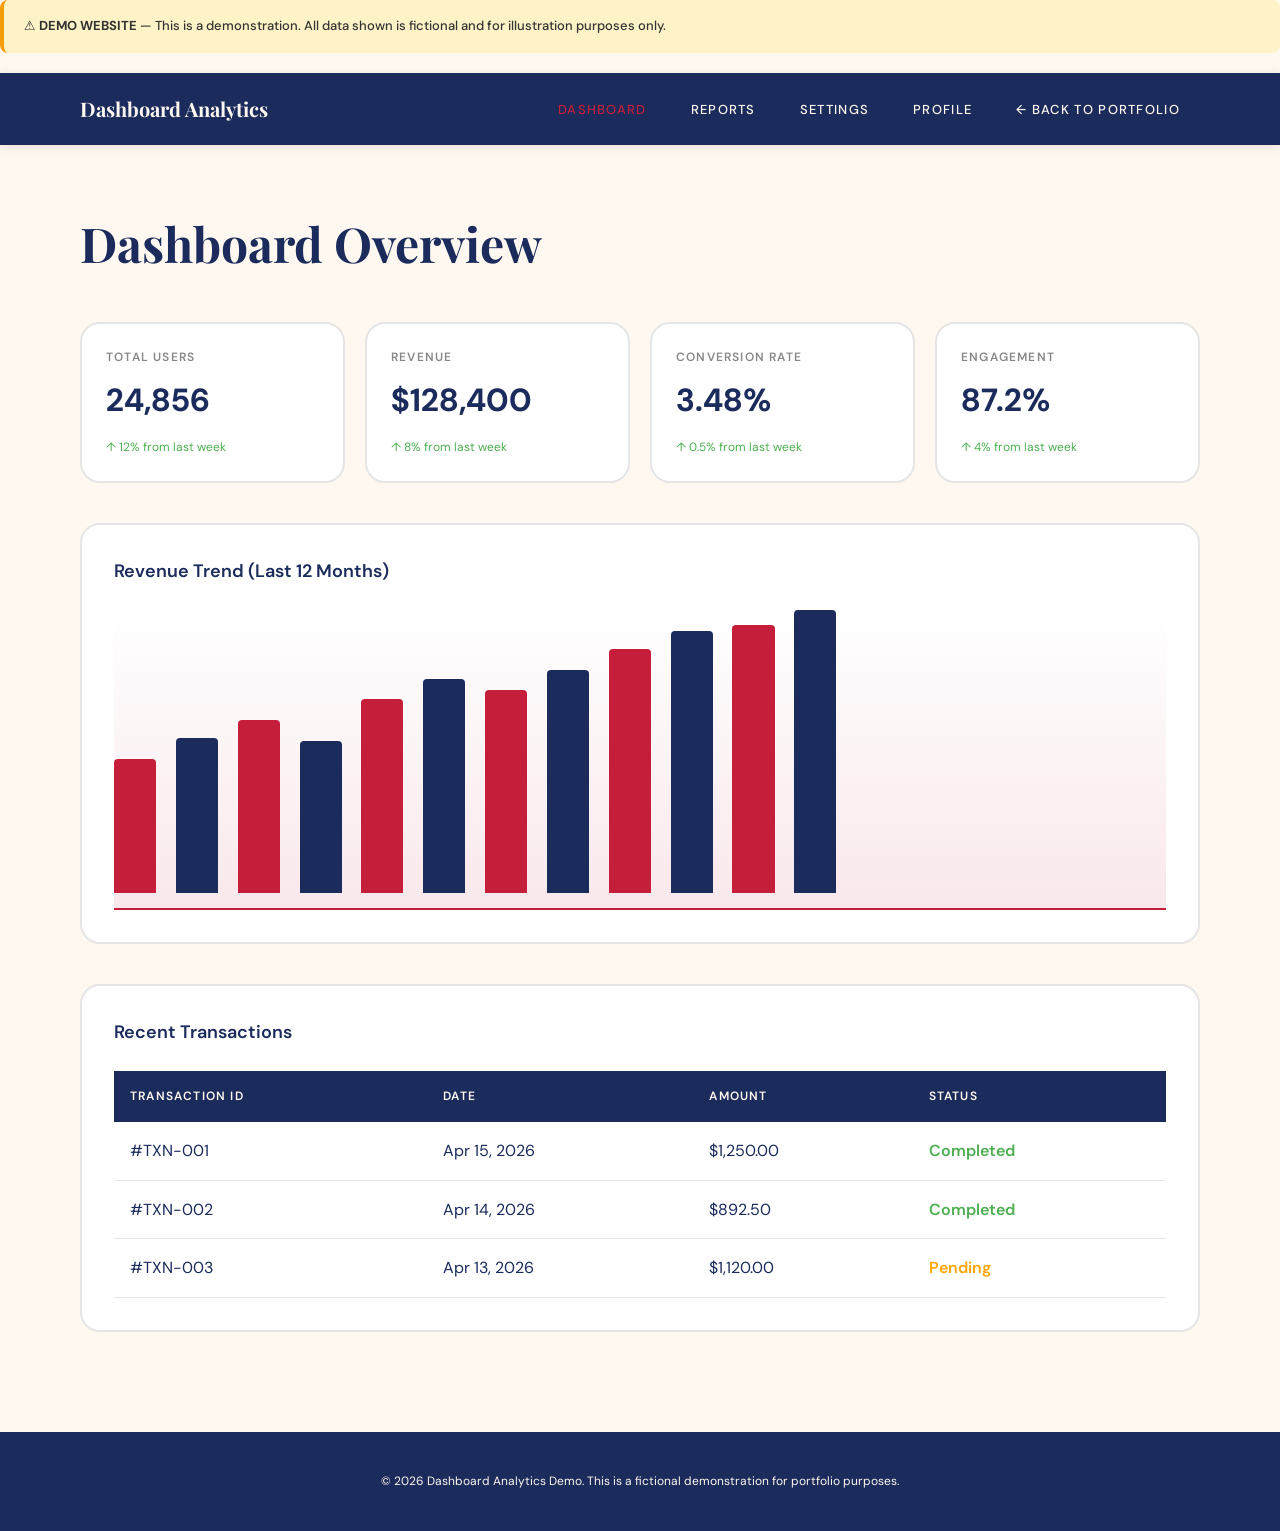
==== pages/dashboard-demo.html @ 9dcf76a3 "structuring" ====
<!DOCTYPE html>
<html lang="en">

<head>
    <meta charset="UTF-8" />
    <meta name="viewport" content="width=device-width, initial-scale=1.0" />
    <title>Dashboard Analytics — Demo</title>
    <link rel="preconnect" href="https://fonts.googleapis.com">
    <link
        href="https://fonts.googleapis.com/css2?family=Playfair+Display:ital,wght@0,400;0,700;1,400&family=DM+Sans:wght@300;400;500&display=swap"
        rel="stylesheet">
    <link rel="stylesheet" href="https://cdnjs.cloudflare.com/ajax/libs/font-awesome/6.5.0/css/all.min.css">
    <style>
        :root {
            --ruby-red: #C41E3A;
            --dark-navy: #1A2B5C;
            --cream-white: #FFF8F0;
            --white: #FFFFFF;
            --black: #000000;
            --gray-light: #F5F5F5;
            --gray-dark: #333333;
            --border-radius: 20px;
        }

        * {
            margin: 0;
            padding: 0;
            box-sizing: border-box;
        }

        body {
            font-family: 'DM Sans', system-ui, sans-serif;
            background: var(--cream-white);
            color: var(--dark-navy);
            line-height: 1.6;
        }

        .demo-disclaimer {
            background: #FEF3C7;
            border-left: 4px solid #F59E0B;
            padding: 16px 20px;
            margin-bottom: 20px;
            border-radius: 8px;
            font-size: 13px;
            font-weight: 500;
            color: var(--gray-dark);
        }

        header {
            background: var(--dark-navy);
            color: var(--cream-white);
            padding: 20px 0;
            position: sticky;
            top: 0;
            z-index: 100;
            box-shadow: 0 2px 10px rgba(0, 0, 0, 0.1);
        }

        .header-container {
            max-width: 1200px;
            margin: 0 auto;
            padding: 0 40px;
            display: flex;
            justify-content: space-between;
            align-items: center;
        }

        .logo {
            font-family: 'Playfair Display', Georgia, serif;
            font-size: 20px;
            font-weight: 700;
            color: var(--cream-white);
        }

        nav a {
            color: var(--cream-white);
            text-decoration: none;
            margin: 0 20px;
            font-size: 13px;
            font-weight: 500;
            text-transform: uppercase;
            letter-spacing: 0.1em;
            transition: color 0.3s;
        }

        nav a:hover,
        nav a.active {
            color: var(--ruby-red);
        }

        .container {
            max-width: 1200px;
            margin: 0 auto;
            padding: 60px 40px;
        }

        .page-title {
            font-family: 'Playfair Display', Georgia, serif;
            font-size: 48px;
            font-weight: 700;
            margin-bottom: 40px;
            color: var(--dark-navy);
        }

        .dashboard-grid {
            display: grid;
            grid-template-columns: repeat(4, 1fr);
            gap: 20px;
            margin-bottom: 40px;
        }

        .metric-card {
            background: var(--white);
            padding: 24px;
            border-radius: var(--border-radius);
            border: 2px solid #E5E5E5;
        }

        .metric-label {
            font-size: 12px;
            font-weight: 600;
            text-transform: uppercase;
            letter-spacing: 0.1em;
            color: #888;
            margin-bottom: 8px;
        }

        .metric-value {
            font-size: 32px;
            font-weight: 700;
            color: var(--dark-navy);
            margin-bottom: 12px;
        }

        .metric-change {
            font-size: 12px;
            color: #4CAF50;
        }

        .chart-container {
            background: var(--white);
            padding: 32px;
            border-radius: var(--border-radius);
            border: 2px solid #E5E5E5;
            margin-bottom: 40px;
        }

        .chart-title {
            font-size: 18px;
            font-weight: 600;
            margin-bottom: 24px;
            color: var(--dark-navy);
        }

        .mock-chart {
            height: 300px;
            background: linear-gradient(to top, rgba(196, 30, 58, 0.1) 0%, transparent 100%);
            border-bottom: 2px solid var(--ruby-red);
            position: relative;
        }

        .chart-bar {
            width: 4%;
            height: 100%;
            background: var(--ruby-red);
            margin: 0 auto;
            display: inline-block;
            margin-right: 1.5%;
            border-radius: 4px 4px 0 0;
        }

        .chart-bar.alt {
            background: var(--dark-navy);
        }

        table {
            width: 100%;
            border-collapse: collapse;
            background: var(--white);
        }

        table th {
            background: var(--dark-navy);
            color: var(--cream-white);
            padding: 16px;
            text-align: left;
            font-size: 12px;
            font-weight: 600;
            text-transform: uppercase;
            letter-spacing: 0.1em;
        }

        table td {
            padding: 16px;
            border-bottom: 1px solid #E5E5E5;
        }

        table tr:hover {
            background: var(--gray-light);
        }

        .btn {
            padding: 12px 24px;
            background: var(--ruby-red);
            color: var(--cream-white);
            border: none;
            border-radius: 8px;
            cursor: pointer;
            font-weight: 600;
            text-transform: uppercase;
            letter-spacing: 0.05em;
            font-size: 12px;
            transition: all 0.3s;
            display: inline-block;
        }

        .btn:hover {
            background: var(--dark-navy);
            transform: translateY(-2px);
        }

        .back-link {
            display: inline-block;
            margin-bottom: 30px;
            color: var(--ruby-red);
            text-decoration: none;
            font-weight: 600;
            font-size: 13px;
        }

        .back-link:hover {
            color: var(--dark-navy);
        }

        .page {
            display: none;
        }

        .page.active {
            display: block;
        }

        footer {
            background: var(--dark-navy);
            color: var(--cream-white);
            padding: 40px;
            text-align: center;
            font-size: 12px;
        }

        @media (max-width: 768px) {
            .header-container {
                flex-direction: column;
                gap: 20px;
            }

            nav {
                display: flex;
                gap: 10px;
                justify-content: center;
                flex-wrap: wrap;
            }

            nav a {
                margin: 0 10px;
            }

            .dashboard-grid {
                grid-template-columns: repeat(2, 1fr);
            }

            .container {
                padding: 40px 20px;
            }

            table {
                font-size: 12px;
            }

            table th,
            table td {
                padding: 12px 8px;
            }
        }
    </style>
</head>

<body>

    <div class="demo-disclaimer">
        <strong>⚠️ DEMO WEBSITE</strong> — This is a demonstration. All data shown is fictional and for illustration
        purposes only.
    </div>

    <header>
        <div class="header-container">
            <div class="logo">Dashboard Analytics</div>
            <nav>
                <a href="#" onclick="showPage('dashboard')" class="nav-link active">Dashboard</a>
                <a href="#" onclick="showPage('reports')" class="nav-link">Reports</a>
                <a href="#" onclick="showPage('settings')" class="nav-link">Settings</a>
                <a href="#" onclick="showPage('profile')" class="nav-link">Profile</a>
                <a href="../index.html" class="nav-link">← Back to Portfolio</a>
            </nav>
        </div>
    </header>

    <!-- DASHBOARD PAGE -->
    <div id="dashboard" class="page active">
        <div class="container">
            <h1 class="page-title">Dashboard Overview</h1>

            <div class="dashboard-grid">
                <div class="metric-card">
                    <div class="metric-label">Total Users</div>
                    <div class="metric-value">24,856</div>
                    <div class="metric-change">↑ 12% from last week</div>
                </div>
                <div class="metric-card">
                    <div class="metric-label">Revenue</div>
                    <div class="metric-value">$128,400</div>
                    <div class="metric-change">↑ 8% from last week</div>
                </div>
                <div class="metric-card">
                    <div class="metric-label">Conversion Rate</div>
                    <div class="metric-value">3.48%</div>
                    <div class="metric-change">↑ 0.5% from last week</div>
                </div>
                <div class="metric-card">
                    <div class="metric-label">Engagement</div>
                    <div class="metric-value">87.2%</div>
                    <div class="metric-change">↑ 4% from last week</div>
                </div>
            </div>

            <div class="chart-container">
                <h3 class="chart-title">Revenue Trend (Last 12 Months)</h3>
                <div class="mock-chart">
                    <div class="chart-bar" style="height: 45%;"></div>
                    <div class="chart-bar alt" style="height: 52%;"></div>
                    <div class="chart-bar" style="height: 58%;"></div>
                    <div class="chart-bar alt" style="height: 51%;"></div>
                    <div class="chart-bar" style="height: 65%;"></div>
                    <div class="chart-bar alt" style="height: 72%;"></div>
                    <div class="chart-bar" style="height: 68%;"></div>
                    <div class="chart-bar alt" style="height: 75%;"></div>
                    <div class="chart-bar" style="height: 82%;"></div>
                    <div class="chart-bar alt" style="height: 88%;"></div>
                    <div class="chart-bar" style="height: 90%;"></div>
                    <div class="chart-bar alt" style="height: 95%;"></div>
                </div>
            </div>

            <div class="chart-container">
                <h3 class="chart-title">Recent Transactions</h3>
                <table>
                    <thead>
                        <tr>
                            <th>Transaction ID</th>
                            <th>Date</th>
                            <th>Amount</th>
                            <th>Status</th>
                        </tr>
                    </thead>
                    <tbody>
                        <tr>
                            <td>#TXN-001</td>
                            <td>Apr 15, 2026</td>
                            <td>$1,250.00</td>
                            <td style="color: #4CAF50; font-weight: 600;">Completed</td>
                        </tr>
                        <tr>
                            <td>#TXN-002</td>
                            <td>Apr 14, 2026</td>
                            <td>$892.50</td>
                            <td style="color: #4CAF50; font-weight: 600;">Completed</td>
                        </tr>
                        <tr>
                            <td>#TXN-003</td>
                            <td>Apr 13, 2026</td>
                            <td>$1,120.00</td>
                            <td style="color: #FFA500; font-weight: 600;">Pending</td>
                        </tr>
                    </tbody>
                </table>
            </div>
        </div>
    </div>

    <!-- REPORTS PAGE -->
    <div id="reports" class="page">
        <div class="container">
            <h1 class="page-title">Reports & Analytics</h1>

            <p style="margin-bottom: 30px; color: #666;">
                Detailed analytics and performance reports for your business metrics. This demo shows sample data.
            </p>

            <div class="dashboard-grid">
                <div class="metric-card">
                    <div class="metric-label">Total Sessions</div>
                    <div class="metric-value">45,230</div>
                    <div class="metric-change">↑ 23% growth</div>
                </div>
                <div class="metric-card">
                    <div class="metric-label">Avg Session Duration</div>
                    <div class="metric-value">4m 32s</div>
                    <div class="metric-change">↑ 15 sec increase</div>
                </div>
                <div class="metric-card">
                    <div class="metric-label">Bounce Rate</div>
                    <div class="metric-value">32.1%</div>
                    <div class="metric-change">↓ 2.3% decrease</div>
                </div>
                <div class="metric-card">
                    <div class="metric-label">Returning Users</div>
                    <div class="metric-value">68.5%</div>
                    <div class="metric-change">↑ 5% increase</div>
                </div>
            </div>

            <div class="chart-container">
                <h3 class="chart-title">User Growth Chart</h3>
                <div class="mock-chart">
                    <div class="chart-bar" style="height: 30%;"></div>
                    <div class="chart-bar alt" style="height: 42%;"></div>
                    <div class="chart-bar" style="height: 55%;"></div>
                    <div class="chart-bar alt" style="height: 68%;"></div>
                    <div class="chart-bar" style="height: 73%;"></div>
                    <div class="chart-bar alt" style="height: 81%;"></div>
                    <div class="chart-bar" style="height: 85%;"></div>
                    <div class="chart-bar alt" style="height: 90%;"></div>
                    <div class="chart-bar" style="height: 92%;"></div>
                    <div class="chart-bar alt" style="height: 95%;"></div>
                    <div class="chart-bar" style="height: 98%;"></div>
                    <div class="chart-bar alt" style="height: 100%;"></div>
                </div>
            </div>

            <button class="btn">Export Report</button>
        </div>
    </div>

    <!-- SETTINGS PAGE -->
    <div id="settings" class="page">
        <div class="container">
            <h1 class="page-title">Settings</h1>

            <div class="chart-container">
                <h3 class="chart-title">Account Settings</h3>
                <form>
                    <div style="margin-bottom: 20px;">
                        <label style="display: block; margin-bottom: 8px; font-weight: 600;">Email Address</label>
                        <input type="email" value="admin@dashboardanalytics.com"
                            style="width: 100%; padding: 10px; border: 2px solid #E5E5E5; border-radius: 8px; font-family: inherit;">
                    </div>
                    <div style="margin-bottom: 20px;">
                        <label style="display: block; margin-bottom: 8px; font-weight: 600;">Company Name</label>
                        <input type="text" value="Analytics Corp"
                            style="width: 100%; padding: 10px; border: 2px solid #E5E5E5; border-radius: 8px; font-family: inherit;">
                    </div>
                    <div style="margin-bottom: 20px;">
                        <label style="display: block; margin-bottom: 8px; font-weight: 600;">Notification
                            Preferences</label>
                        <label style="display: block; margin-bottom: 10px;">
                            <input type="checkbox" checked> Email notifications
                        </label>
                        <label style="display: block; margin-bottom: 10px;">
                            <input type="checkbox" checked> Weekly reports
                        </label>
                        <label style="display: block;">
                            <input type="checkbox"> Daily updates
                        </label>
                    </div>
                    <button class="btn" type="submit">Save Changes</button>
                </form>
            </div>
        </div>
    </div>

    <!-- PROFILE PAGE -->
    <div id="profile" class="page">
        <div class="container">
            <h1 class="page-title">User Profile</h1>

            <div class="chart-container">
                <div style="display: grid; grid-template-columns: 1fr 1fr; gap: 40px;">
                    <div>
                        <h3 class="chart-title" style="margin-bottom: 24px;">Profile Information</h3>
                        <p style="margin-bottom: 12px;"><strong>Name:</strong> John Developer</p>
                        <p style="margin-bottom: 12px;"><strong>Email:</strong> john@example.com</p>
                        <p style="margin-bottom: 12px;"><strong>Company:</strong> Analytics Corp</p>
                        <p style="margin-bottom: 12px;"><strong>Role:</strong> Administrator</p>
                        <p style="margin-bottom: 12px;"><strong>Joined:</strong> January 15, 2026</p>
                        <button class="btn" style="margin-top: 20px;">Edit Profile</button>
                    </div>
                    <div>
                        <h3 class="chart-title" style="margin-bottom: 24px;">Quick Stats</h3>
                        <p style="margin-bottom: 12px;"><strong>Last Login:</strong> Today at 2:45 PM</p>
                        <p style="margin-bottom: 12px;"><strong>Total Logins:</strong> 287</p>
                        <p style="margin-bottom: 12px;"><strong>Account Status:</strong> <span
                                style="color: #4CAF50; font-weight: 600;">Active</span></p>
                        <p style="margin-bottom: 12px;"><strong>Subscription Plan:</strong> Premium</p>
                        <p style="margin-bottom: 12px;"><strong>Next Renewal:</strong> May 15, 2026</p>
                    </div>
                </div>
            </div>
        </div>
    </div>

    <footer>
        <p>&copy; 2026 Dashboard Analytics Demo. This is a fictional demonstration for portfolio purposes.</p>
    </footer>

    <script>
        function showPage(pageId) {
            // Hide all pages
            document.querySelectorAll('.page').forEach(page => {
                page.classList.remove('active');
            });

            // Remove active class from nav links
            document.querySelectorAll('.nav-link').forEach(link => {
                link.classList.remove('active');
            });

            // Show selected page
            document.getElementById(pageId).classList.add('active');

            // Add active class to clicked nav link
            event.target.classList.add('active');
        }
    </script>

</body>

</html>
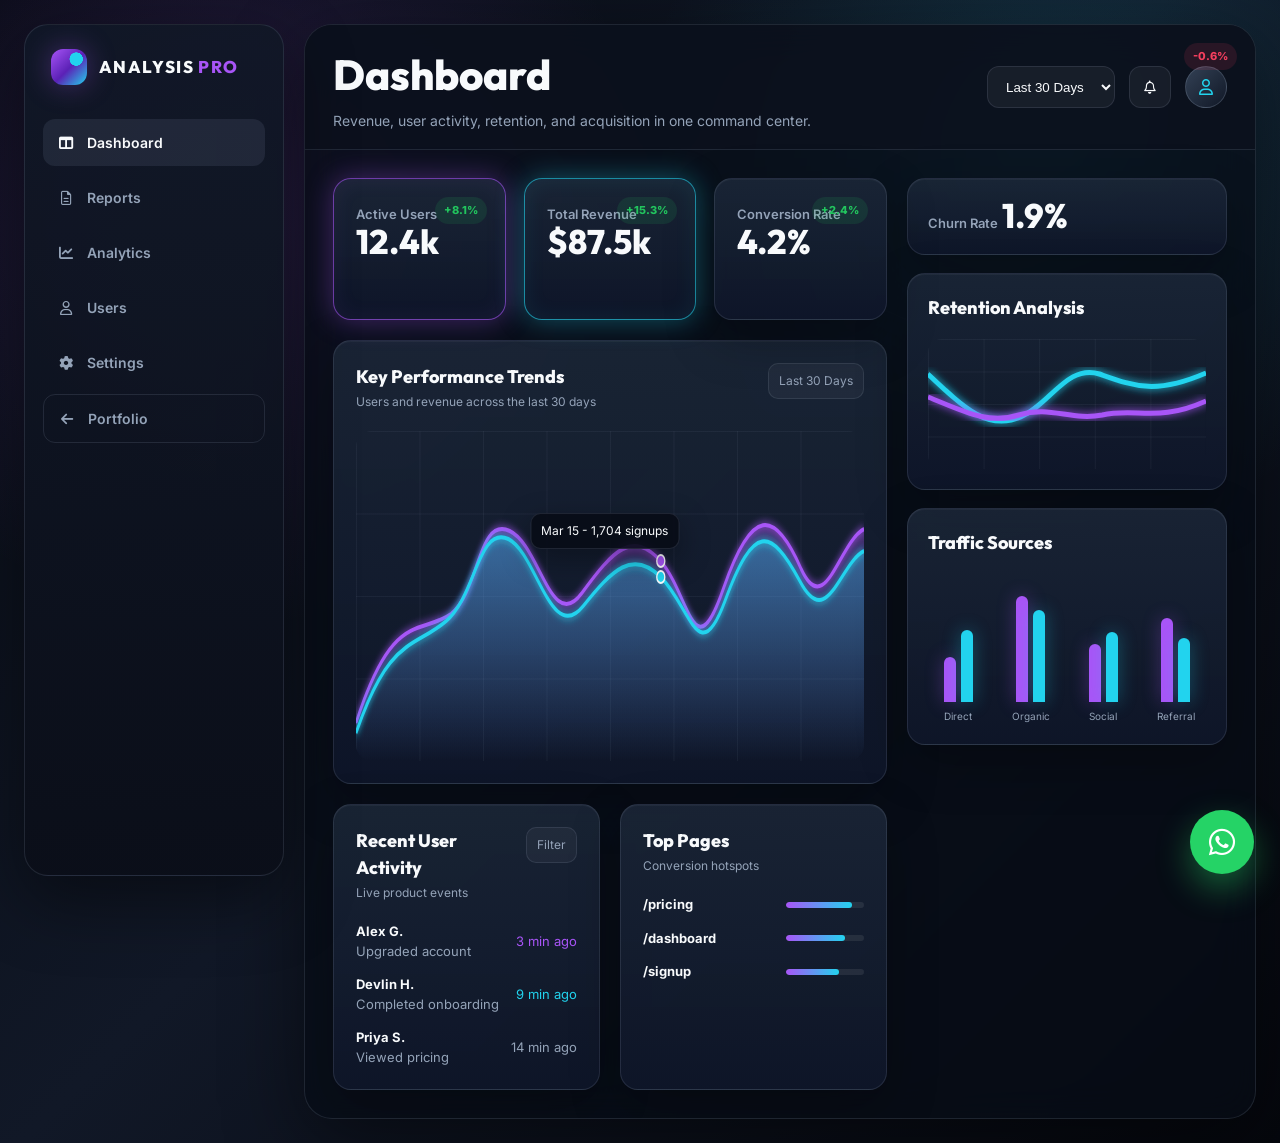
==== commit 482a55da: "mindful styling" ====
--- a/pages/dashboard-demo.html
+++ b/pages/dashboard-demo.html
@@ -4,534 +4,1025 @@
 <head>
     <meta charset="UTF-8" />
     <meta name="viewport" content="width=device-width, initial-scale=1.0" />
-    <title>Dashboard Analytics — Demo</title>
+    <title>Analysis Pro - Dashboard Demo</title>
     <link rel="preconnect" href="https://fonts.googleapis.com">
+    <link rel="preconnect" href="https://fonts.gstatic.com" crossorigin>
     <link
-        href="https://fonts.googleapis.com/css2?family=Playfair+Display:ital,wght@0,400;0,700;1,400&family=DM+Sans:wght@300;400;500&display=swap"
+        href="https://fonts.googleapis.com/css2?family=Inter:wght@400;500;600;700;800&family=Outfit:wght@500;600;700;800&display=swap"
         rel="stylesheet">
     <link rel="stylesheet" href="https://cdnjs.cloudflare.com/ajax/libs/font-awesome/6.5.0/css/all.min.css">
     <style>
         :root {
-            --ruby-red: #C41E3A;
-            --dark-navy: #1A2B5C;
-            --cream-white: #FFF8F0;
-            --white: #FFFFFF;
-            --black: #000000;
-            --gray-light: #F5F5F5;
-            --gray-dark: #333333;
-            --border-radius: 20px;
+            --bg: #070B13;
+            --panel: #111722;
+            --panel-soft: #171E2B;
+            --panel-glass: rgba(18, 25, 38, 0.82);
+            --border: rgba(148, 163, 184, 0.16);
+            --border-strong: rgba(148, 163, 184, 0.28);
+            --text: #F8FAFC;
+            --muted: #94A3B8;
+            --dim: #64748B;
+            --cyan: #22D3EE;
+            --purple: #A855F7;
+            --green: #22C55E;
+            --red: #F43F5E;
+            --sidebar: #0D121C;
+            --shadow-cyan: 0 0 28px rgba(34, 211, 238, 0.35);
+            --shadow-purple: 0 0 28px rgba(168, 85, 247, 0.35);
+            --radius: 18px;
         }
 
         * {
+            box-sizing: border-box;
             margin: 0;
             padding: 0;
-            box-sizing: border-box;
+        }
+
+        html {
+            overflow-x: hidden;
         }
 
         body {
-            font-family: 'DM Sans', system-ui, sans-serif;
-            background: var(--cream-white);
-            color: var(--dark-navy);
-            line-height: 1.6;
-        }
-
-        .demo-disclaimer {
-            background: #FEF3C7;
-            border-left: 4px solid #F59E0B;
-            padding: 16px 20px;
+            min-height: 100vh;
+            font-family: 'Inter', system-ui, sans-serif;
+            background:
+                radial-gradient(circle at 18% 18%, rgba(168, 85, 247, 0.18), transparent 30%),
+                radial-gradient(circle at 82% 12%, rgba(34, 211, 238, 0.14), transparent 28%),
+                linear-gradient(135deg, #070B13 0%, #111827 48%, #05070D 100%);
+            color: var(--text);
+            line-height: 1.5;
+            overflow-x: hidden;
+        }
+
+        a {
+            color: inherit;
+            text-decoration: none;
+        }
+
+        button {
+            font-family: inherit;
+        }
+
+        .demo-shell {
+            min-height: 100vh;
+            display: grid;
+            grid-template-columns: 260px 1fr;
+            padding: 24px;
+            gap: 20px;
+        }
+
+        .sidebar {
+            position: sticky;
+            top: 24px;
+            height: calc(100vh - 48px);
+            background: linear-gradient(180deg, rgba(17, 24, 39, 0.96), rgba(11, 15, 25, 0.96));
+            border: 1px solid var(--border);
+            border-radius: 24px;
+            padding: 24px 18px;
+            box-shadow: 0 24px 70px rgba(0, 0, 0, 0.45);
+            display: flex;
+            flex-direction: column;
+            z-index: 20;
+        }
+
+        .brand {
+            display: flex;
+            align-items: center;
+            gap: 12px;
+            margin-bottom: 34px;
+            padding: 0 8px;
+        }
+
+        .brand-mark {
+            width: 36px;
+            height: 36px;
+            border-radius: 12px;
+            background:
+                radial-gradient(circle at 70% 28%, #22D3EE 0 18%, transparent 19%),
+                linear-gradient(135deg, var(--purple), #5B21B6 52%, var(--cyan));
+            box-shadow: var(--shadow-purple);
+        }
+
+        .brand span {
+            font-family: 'Outfit', sans-serif;
+            font-size: 17px;
+            font-weight: 800;
+            letter-spacing: 0.08em;
+            text-transform: uppercase;
+        }
+
+        .brand em {
+            color: var(--purple);
+            font-style: normal;
+        }
+
+        .nav-menu {
+            display: grid;
+            gap: 8px;
+        }
+
+        .nav-link {
+            display: flex;
+            align-items: center;
+            gap: 12px;
+            padding: 13px 14px;
+            border-radius: 12px;
+            color: var(--muted);
+            font-size: 14px;
+            font-weight: 600;
+            transition: 0.25s ease;
+        }
+
+        .nav-link i {
+            width: 18px;
+            text-align: center;
+        }
+
+        .nav-link:hover,
+        .nav-link.active {
+            background: rgba(148, 163, 184, 0.12);
+            color: var(--text);
+        }
+
+        .back-link {
+            margin-top: auto;
+            color: var(--muted);
+            border: 1px solid var(--border);
+        }
+
+        .main {
+            min-width: 0;
+            background: rgba(8, 13, 23, 0.72);
+            border: 1px solid var(--border);
+            border-radius: 28px;
+            overflow: hidden;
+            box-shadow: 0 24px 80px rgba(0, 0, 0, 0.45);
+            backdrop-filter: blur(18px);
+        }
+
+        .topbar {
+            min-height: 78px;
+            padding: 18px 28px;
+            display: flex;
+            align-items: center;
+            justify-content: space-between;
+            gap: 20px;
+            border-bottom: 1px solid var(--border);
+            background: rgba(12, 18, 29, 0.76);
+        }
+
+        .mobile-menu-toggle {
+            display: none;
+            width: 44px;
+            height: 44px;
+            align-items: center;
+            justify-content: center;
+            border: 1px solid var(--border-strong);
+            border-radius: 12px;
+            background: rgba(255, 255, 255, 0.04);
+            color: var(--text);
+            font-size: 18px;
+            cursor: pointer;
+        }
+
+        .title-block h1 {
+            font-family: 'Outfit', sans-serif;
+            font-size: clamp(28px, 4vw, 42px);
+            font-weight: 800;
+            letter-spacing: 0;
+        }
+
+        .title-block p {
+            color: var(--muted);
+            font-size: 14px;
+            margin-top: 4px;
+        }
+
+        .top-actions {
+            display: flex;
+            align-items: center;
+            gap: 14px;
+        }
+
+        .range-select,
+        .icon-button {
+            border: 1px solid var(--border);
+            color: var(--text);
+            background: rgba(255, 255, 255, 0.05);
+            border-radius: 12px;
+            height: 42px;
+        }
+
+        .range-select {
+            padding: 0 14px;
+            color-scheme: dark;
+        }
+
+        .icon-button {
+            width: 42px;
+            cursor: pointer;
+        }
+
+        .avatar {
+            width: 42px;
+            height: 42px;
+            border-radius: 50%;
+            background: linear-gradient(135deg, #334155, #111827);
+            border: 1px solid var(--border-strong);
+            display: grid;
+            place-items: center;
+            color: var(--cyan);
+        }
+
+        .page {
+            display: none;
+            padding: 28px;
+        }
+
+        .page.active {
+            display: block;
+        }
+
+        .dashboard-layout {
+            display: grid;
+            grid-template-columns: minmax(0, 1fr) 320px;
+            gap: 20px;
+        }
+
+        .metrics-grid {
+            display: grid;
+            grid-template-columns: repeat(3, minmax(0, 1fr));
+            gap: 18px;
             margin-bottom: 20px;
-            border-radius: 8px;
+        }
+
+        .metric-card,
+        .panel,
+        .mini-panel {
+            background: linear-gradient(180deg, rgba(30, 41, 59, 0.82), rgba(15, 23, 42, 0.92));
+            border: 1px solid var(--border);
+            border-radius: var(--radius);
+            box-shadow: inset 0 1px 0 rgba(255, 255, 255, 0.04), 0 18px 50px rgba(0, 0, 0, 0.28);
+        }
+
+        .metric-card {
+            padding: 22px;
+            min-height: 142px;
+            position: relative;
+            overflow: hidden;
+        }
+
+        .metric-card::before {
+            content: '';
+            position: absolute;
+            inset: 0;
+            opacity: 0;
+            transition: 0.25s ease;
+            pointer-events: none;
+        }
+
+        .metric-card:hover::before,
+        .metric-card.glow-cyan::before,
+        .metric-card.glow-purple::before {
+            opacity: 1;
+        }
+
+        .metric-card.glow-cyan {
+            border-color: rgba(34, 211, 238, 0.62);
+            box-shadow: var(--shadow-cyan), inset 0 0 22px rgba(34, 211, 238, 0.08);
+        }
+
+        .metric-card.glow-purple {
+            border-color: rgba(168, 85, 247, 0.62);
+            box-shadow: var(--shadow-purple), inset 0 0 22px rgba(168, 85, 247, 0.08);
+        }
+
+        .metric-label {
+            color: var(--muted);
             font-size: 13px;
-            font-weight: 500;
-            color: var(--gray-dark);
-        }
-
-        header {
-            background: var(--dark-navy);
-            color: var(--cream-white);
-            padding: 20px 0;
-            position: sticky;
-            top: 0;
-            z-index: 100;
-            box-shadow: 0 2px 10px rgba(0, 0, 0, 0.1);
-        }
-
-        .header-container {
-            max-width: 1200px;
-            margin: 0 auto;
-            padding: 0 40px;
+            font-weight: 600;
+        }
+
+        .metric-value {
+            margin-top: 12px;
+            font-family: 'Outfit', sans-serif;
+            font-size: 34px;
+            line-height: 1;
+            font-weight: 800;
+        }
+
+        .metric-chip {
+            position: absolute;
+            top: 18px;
+            right: 18px;
+            padding: 5px 9px;
+            border-radius: 999px;
+            font-size: 11px;
+            font-weight: 800;
+            color: var(--green);
+            background: rgba(34, 197, 94, 0.12);
+        }
+
+        .metric-chip.down {
+            color: var(--red);
+            background: rgba(244, 63, 94, 0.12);
+        }
+
+        .panel {
+            padding: 22px;
+        }
+
+        .panel-header {
+            display: flex;
+            justify-content: space-between;
+            align-items: flex-start;
+            gap: 16px;
+            margin-bottom: 20px;
+        }
+
+        .panel-title {
+            font-family: 'Outfit', sans-serif;
+            font-size: 18px;
+            font-weight: 800;
+        }
+
+        .panel-subtitle {
+            color: var(--muted);
+            font-size: 12px;
+            margin-top: 3px;
+        }
+
+        .filter-pill {
+            border: 1px solid var(--border);
+            border-radius: 10px;
+            padding: 8px 10px;
+            color: var(--muted);
+            font-size: 12px;
+            background: rgba(255, 255, 255, 0.04);
+            white-space: nowrap;
+        }
+
+        .chart-wrap {
+            min-height: 330px;
+            border-radius: 16px;
+            position: relative;
+            overflow: hidden;
+            background:
+                linear-gradient(rgba(148, 163, 184, 0.08) 1px, transparent 1px),
+                linear-gradient(90deg, rgba(148, 163, 184, 0.08) 1px, transparent 1px);
+            background-size: 100% 25%, 12.5% 100%;
+        }
+
+        .chart-svg {
+            position: absolute;
+            inset: 0;
+            width: 100%;
+            height: 100%;
+        }
+
+        .chart-tooltip {
+            position: absolute;
+            top: 82px;
+            left: 49%;
+            transform: translateX(-50%);
+            padding: 8px 10px;
+            border-radius: 10px;
+            background: rgba(8, 13, 23, 0.92);
+            border: 1px solid var(--border);
+            color: var(--text);
+            font-size: 12px;
+            box-shadow: 0 10px 30px rgba(0, 0, 0, 0.35);
+        }
+
+        .bottom-grid {
+            display: grid;
+            grid-template-columns: 1fr 1fr;
+            gap: 20px;
+            margin-top: 20px;
+        }
+
+        .activity-list,
+        .pages-list {
+            display: grid;
+            gap: 14px;
+        }
+
+        .activity-row,
+        .page-row {
+            display: grid;
+            grid-template-columns: 1fr auto;
+            gap: 16px;
+            align-items: center;
+            color: var(--muted);
+            font-size: 13px;
+        }
+
+        .activity-name,
+        .page-name {
+            color: var(--text);
+            font-weight: 700;
+        }
+
+        .spark {
+            width: 78px;
+            height: 6px;
+            border-radius: 999px;
+            background: rgba(255, 255, 255, 0.08);
+            overflow: hidden;
+        }
+
+        .spark span {
+            display: block;
+            height: 100%;
+            border-radius: inherit;
+            background: linear-gradient(90deg, var(--purple), var(--cyan));
+        }
+
+        .right-column {
+            display: grid;
+            gap: 18px;
+            align-content: start;
+        }
+
+        .mini-panel {
+            padding: 20px;
+        }
+
+        .mini-chart {
+            height: 130px;
+            margin-top: 18px;
+            border-radius: 14px;
+            position: relative;
+            overflow: hidden;
+            background:
+                linear-gradient(rgba(148, 163, 184, 0.08) 1px, transparent 1px),
+                linear-gradient(90deg, rgba(148, 163, 184, 0.08) 1px, transparent 1px);
+            background-size: 100% 25%, 20% 100%;
+        }
+
+        .bar-chart {
+            height: 150px;
+            margin-top: 18px;
+            display: flex;
+            align-items: flex-end;
+            gap: 12px;
+        }
+
+        .bar-stack {
+            flex: 1;
+            display: grid;
+            gap: 7px;
+            justify-items: center;
+            color: var(--muted);
+            font-size: 10px;
+        }
+
+        .bars {
+            height: 118px;
+            display: flex;
+            align-items: flex-end;
+            gap: 5px;
+        }
+
+        .bar {
+            width: 12px;
+            border-radius: 8px 8px 0 0;
+            background: var(--purple);
+            box-shadow: 0 0 18px rgba(168, 85, 247, 0.35);
+        }
+
+        .bar.cyan {
+            background: var(--cyan);
+            box-shadow: 0 0 18px rgba(34, 211, 238, 0.35);
+        }
+
+        .content-card {
+            background: var(--panel-glass);
+            border: 1px solid var(--border);
+            border-radius: var(--radius);
+            padding: 24px;
+            max-width: 820px;
+        }
+
+        .content-card h2 {
+            font-family: 'Outfit', sans-serif;
+            font-size: 26px;
+            margin-bottom: 12px;
+        }
+
+        .content-card p {
+            color: var(--muted);
+            margin-bottom: 18px;
+        }
+
+        .setting-row {
             display: flex;
             justify-content: space-between;
             align-items: center;
-        }
-
-        .logo {
-            font-family: 'Playfair Display', Georgia, serif;
-            font-size: 20px;
-            font-weight: 700;
-            color: var(--cream-white);
-        }
-
-        nav a {
-            color: var(--cream-white);
-            text-decoration: none;
-            margin: 0 20px;
-            font-size: 13px;
-            font-weight: 500;
-            text-transform: uppercase;
-            letter-spacing: 0.1em;
-            transition: color 0.3s;
-        }
-
-        nav a:hover,
-        nav a.active {
-            color: var(--ruby-red);
-        }
-
-        .container {
-            max-width: 1200px;
-            margin: 0 auto;
-            padding: 60px 40px;
-        }
-
-        .page-title {
-            font-family: 'Playfair Display', Georgia, serif;
-            font-size: 48px;
-            font-weight: 700;
-            margin-bottom: 40px;
-            color: var(--dark-navy);
-        }
-
-        .dashboard-grid {
+            gap: 20px;
+            padding: 18px 0;
+            border-bottom: 1px solid var(--border);
+        }
+
+        .setting-row:last-child {
+            border-bottom: none;
+        }
+
+        .button {
+            border: 0;
+            border-radius: 12px;
+            padding: 13px 18px;
+            color: #06111A;
+            background: linear-gradient(135deg, var(--cyan), #38BDF8);
+            font-weight: 800;
+            cursor: pointer;
+            box-shadow: var(--shadow-cyan);
+        }
+
+        .whatsapp-float {
+            position: fixed;
+            right: 26px;
+            bottom: 26px;
+            width: 64px;
+            height: 64px;
+            border-radius: 50%;
             display: grid;
-            grid-template-columns: repeat(4, 1fr);
-            gap: 20px;
-            margin-bottom: 40px;
-        }
-
-        .metric-card {
-            background: var(--white);
-            padding: 24px;
-            border-radius: var(--border-radius);
-            border: 2px solid #E5E5E5;
-        }
-
-        .metric-label {
-            font-size: 12px;
-            font-weight: 600;
-            text-transform: uppercase;
-            letter-spacing: 0.1em;
-            color: #888;
-            margin-bottom: 8px;
-        }
-
-        .metric-value {
-            font-size: 32px;
-            font-weight: 700;
-            color: var(--dark-navy);
-            margin-bottom: 12px;
-        }
-
-        .metric-change {
-            font-size: 12px;
-            color: #4CAF50;
-        }
-
-        .chart-container {
-            background: var(--white);
-            padding: 32px;
-            border-radius: var(--border-radius);
-            border: 2px solid #E5E5E5;
-            margin-bottom: 40px;
-        }
-
-        .chart-title {
-            font-size: 18px;
-            font-weight: 600;
-            margin-bottom: 24px;
-            color: var(--dark-navy);
-        }
-
-        .mock-chart {
-            height: 300px;
-            background: linear-gradient(to top, rgba(196, 30, 58, 0.1) 0%, transparent 100%);
-            border-bottom: 2px solid var(--ruby-red);
-            position: relative;
-        }
-
-        .chart-bar {
-            width: 4%;
-            height: 100%;
-            background: var(--ruby-red);
-            margin: 0 auto;
-            display: inline-block;
-            margin-right: 1.5%;
-            border-radius: 4px 4px 0 0;
-        }
-
-        .chart-bar.alt {
-            background: var(--dark-navy);
-        }
-
-        table {
-            width: 100%;
-            border-collapse: collapse;
-            background: var(--white);
-        }
-
-        table th {
-            background: var(--dark-navy);
-            color: var(--cream-white);
-            padding: 16px;
-            text-align: left;
-            font-size: 12px;
-            font-weight: 600;
-            text-transform: uppercase;
-            letter-spacing: 0.1em;
-        }
-
-        table td {
-            padding: 16px;
-            border-bottom: 1px solid #E5E5E5;
-        }
-
-        table tr:hover {
-            background: var(--gray-light);
-        }
-
-        .btn {
-            padding: 12px 24px;
-            background: var(--ruby-red);
-            color: var(--cream-white);
-            border: none;
-            border-radius: 8px;
-            cursor: pointer;
-            font-weight: 600;
-            text-transform: uppercase;
-            letter-spacing: 0.05em;
-            font-size: 12px;
-            transition: all 0.3s;
-            display: inline-block;
-        }
-
-        .btn:hover {
-            background: var(--dark-navy);
-            transform: translateY(-2px);
-        }
-
-        .back-link {
-            display: inline-block;
-            margin-bottom: 30px;
-            color: var(--ruby-red);
-            text-decoration: none;
-            font-weight: 600;
-            font-size: 13px;
-        }
-
-        .back-link:hover {
-            color: var(--dark-navy);
-        }
-
-        .page {
-            display: none;
-        }
-
-        .page.active {
-            display: block;
-        }
-
-        footer {
-            background: var(--dark-navy);
-            color: var(--cream-white);
-            padding: 40px;
-            text-align: center;
-            font-size: 12px;
-        }
-
-        @media (max-width: 768px) {
-            .header-container {
+            place-items: center;
+            color: #FFFFFF;
+            background: #25D366;
+            font-size: 30px;
+            z-index: 60;
+            box-shadow: 0 14px 34px rgba(37, 211, 102, 0.42);
+        }
+
+        @media (max-width: 1100px) {
+            .demo-shell {
+                grid-template-columns: 1fr;
+                padding: 14px;
+            }
+
+            .sidebar {
+                position: fixed;
+                top: 92px;
+                left: 14px;
+                right: 14px;
+                height: auto;
+                max-height: 0;
+                overflow: hidden;
+                padding: 0 18px;
+                transition: max-height 0.3s ease, padding 0.3s ease;
+            }
+
+            .sidebar.open {
+                max-height: 460px;
+                padding: 18px;
+            }
+
+            .brand {
+                margin-bottom: 16px;
+            }
+
+            .mobile-menu-toggle {
+                display: inline-flex;
+            }
+
+            .dashboard-layout {
+                grid-template-columns: 1fr;
+            }
+
+            .right-column {
+                grid-template-columns: repeat(2, minmax(0, 1fr));
+            }
+        }
+
+        @media (max-width: 760px) {
+            .main {
+                border-radius: 20px;
+            }
+
+            .topbar {
+                align-items: flex-start;
+                padding: 16px;
+            }
+
+            .top-actions {
+                display: none;
+            }
+
+            .page {
+                padding: 16px;
+            }
+
+            .metrics-grid,
+            .bottom-grid,
+            .right-column {
+                grid-template-columns: 1fr;
+            }
+
+            .chart-wrap {
+                min-height: 260px;
+            }
+
+            .setting-row {
+                align-items: flex-start;
                 flex-direction: column;
-                gap: 20px;
-            }
-
-            nav {
-                display: flex;
-                gap: 10px;
-                justify-content: center;
-                flex-wrap: wrap;
-            }
-
-            nav a {
-                margin: 0 10px;
-            }
-
-            .dashboard-grid {
-                grid-template-columns: repeat(2, 1fr);
-            }
-
-            .container {
-                padding: 40px 20px;
-            }
-
-            table {
-                font-size: 12px;
-            }
-
-            table th,
-            table td {
-                padding: 12px 8px;
+            }
+        }
+
+        @media (max-width: 520px) {
+            .demo-shell {
+                padding: 0;
+            }
+
+            .main {
+                border-radius: 0;
+                min-height: 100vh;
+            }
+
+            .topbar {
+                position: sticky;
+                top: 0;
+                z-index: 30;
+            }
+
+            .sidebar {
+                top: 78px;
+                left: 10px;
+                right: 10px;
+            }
+
+            .metric-card,
+            .panel,
+            .mini-panel,
+            .content-card {
+                border-radius: 14px;
+            }
+
+            .metric-value {
+                font-size: 30px;
+            }
+
+            .whatsapp-float {
+                right: 18px;
+                bottom: 18px;
+                width: 56px;
+                height: 56px;
+                font-size: 26px;
             }
         }
     </style>
 </head>
 
 <body>
-
-    <div class="demo-disclaimer">
-        <strong>⚠️ DEMO WEBSITE</strong> — This is a demonstration. All data shown is fictional and for illustration
-        purposes only.
-    </div>
-
-    <header>
-        <div class="header-container">
-            <div class="logo">Dashboard Analytics</div>
-            <nav>
-                <a href="#" onclick="showPage('dashboard')" class="nav-link active">Dashboard</a>
-                <a href="#" onclick="showPage('reports')" class="nav-link">Reports</a>
-                <a href="#" onclick="showPage('settings')" class="nav-link">Settings</a>
-                <a href="#" onclick="showPage('profile')" class="nav-link">Profile</a>
-                <a href="../index.html" class="nav-link">← Back to Portfolio</a>
+    <div class="demo-shell">
+        <aside class="sidebar" id="demoNavMenu">
+            <div class="brand">
+                <div class="brand-mark" aria-hidden="true"></div>
+                <span>Analysis <em>Pro</em></span>
+            </div>
+
+            <nav class="nav-menu" aria-label="Demo navigation">
+                <a href="#" onclick="showPage('dashboard', this)" class="nav-link active"><i
+                        class="fa-solid fa-table-columns"></i> Dashboard</a>
+                <a href="#" onclick="showPage('reports', this)" class="nav-link"><i class="fa-regular fa-file-lines"></i>
+                    Reports</a>
+                <a href="#" onclick="showPage('analytics', this)" class="nav-link"><i
+                        class="fa-solid fa-chart-line"></i> Analytics</a>
+                <a href="#" onclick="showPage('users', this)" class="nav-link"><i class="fa-regular fa-user"></i>
+                    Users</a>
+                <a href="#" onclick="showPage('settings', this)" class="nav-link"><i class="fa-solid fa-gear"></i>
+                    Settings</a>
+                <a href="../index.html" class="nav-link back-link"><i class="fa-solid fa-arrow-left"></i> Portfolio</a>
             </nav>
-        </div>
-    </header>
-
-    <!-- DASHBOARD PAGE -->
-    <div id="dashboard" class="page active">
-        <div class="container">
-            <h1 class="page-title">Dashboard Overview</h1>
-
-            <div class="dashboard-grid">
-                <div class="metric-card">
-                    <div class="metric-label">Total Users</div>
-                    <div class="metric-value">24,856</div>
-                    <div class="metric-change">↑ 12% from last week</div>
+        </aside>
+
+        <main class="main">
+            <header class="topbar">
+                <button class="mobile-menu-toggle" id="demoMenuToggle" type="button" onclick="toggleDemoMenu()"
+                    aria-controls="demoNavMenu" aria-expanded="false" aria-label="Toggle navigation menu">
+                    <i class="fa-solid fa-bars"></i>
+                </button>
+
+                <div class="title-block">
+                    <h1>Dashboard</h1>
+                    <p>Revenue, user activity, retention, and acquisition in one command center.</p>
                 </div>
-                <div class="metric-card">
-                    <div class="metric-label">Revenue</div>
-                    <div class="metric-value">$128,400</div>
-                    <div class="metric-change">↑ 8% from last week</div>
+
+                <div class="top-actions">
+                    <select class="range-select" aria-label="Date range">
+                        <option>Last 30 Days</option>
+                        <option>Last 90 Days</option>
+                        <option>This Year</option>
+                    </select>
+                    <button class="icon-button" aria-label="Notifications"><i class="fa-regular fa-bell"></i></button>
+                    <div class="avatar" aria-label="User profile"><i class="fa-regular fa-user"></i></div>
                 </div>
-                <div class="metric-card">
-                    <div class="metric-label">Conversion Rate</div>
-                    <div class="metric-value">3.48%</div>
-                    <div class="metric-change">↑ 0.5% from last week</div>
+            </header>
+
+            <section id="dashboard" class="page active">
+                <div class="dashboard-layout">
+                    <div>
+                        <div class="metrics-grid">
+                            <article class="metric-card glow-purple">
+                                <span class="metric-label">Active Users</span>
+                                <strong class="metric-value">12.4k</strong>
+                                <span class="metric-chip">+8.1%</span>
+                            </article>
+                            <article class="metric-card glow-cyan">
+                                <span class="metric-label">Total Revenue</span>
+                                <strong class="metric-value">$87.5k</strong>
+                                <span class="metric-chip">+15.3%</span>
+                            </article>
+                            <article class="metric-card">
+                                <span class="metric-label">Conversion Rate</span>
+                                <strong class="metric-value">4.2%</strong>
+                                <span class="metric-chip">+2.4%</span>
+                            </article>
+                        </div>
+
+                        <article class="panel">
+                            <div class="panel-header">
+                                <div>
+                                    <h2 class="panel-title">Key Performance Trends</h2>
+                                    <p class="panel-subtitle">Users and revenue across the last 30 days</p>
+                                </div>
+                                <span class="filter-pill">Last 30 Days</span>
+                            </div>
+
+                            <div class="chart-wrap" aria-label="Performance trend chart">
+                                <svg class="chart-svg" viewBox="0 0 760 330" preserveAspectRatio="none"
+                                    aria-hidden="true">
+                                    <defs>
+                                        <linearGradient id="cyanFill" x1="0" x2="0" y1="0" y2="1">
+                                            <stop offset="0%" stop-color="#22D3EE" stop-opacity="0.36" />
+                                            <stop offset="100%" stop-color="#22D3EE" stop-opacity="0" />
+                                        </linearGradient>
+                                        <linearGradient id="purpleFill" x1="0" x2="0" y1="0" y2="1">
+                                            <stop offset="0%" stop-color="#A855F7" stop-opacity="0.34" />
+                                            <stop offset="100%" stop-color="#A855F7" stop-opacity="0" />
+                                        </linearGradient>
+                                        <filter id="glow">
+                                            <feGaussianBlur stdDeviation="4" result="coloredBlur" />
+                                            <feMerge>
+                                                <feMergeNode in="coloredBlur" />
+                                                <feMergeNode in="SourceGraphic" />
+                                            </feMerge>
+                                        </filter>
+                                    </defs>
+                                    <path
+                                        d="M0,292 C55,178 95,205 142,183 C185,160 182,85 230,100 C275,114 292,204 338,162 C385,119 413,99 456,130 C500,166 506,242 550,157 C592,76 626,77 666,138 C702,190 723,111 760,98 L760,330 L0,330 Z"
+                                        fill="url(#purpleFill)" />
+                                    <path
+                                        d="M0,302 C50,205 86,218 135,190 C180,164 183,94 228,108 C270,122 292,215 340,175 C383,139 414,118 456,146 C500,176 513,240 552,170 C595,92 620,96 664,150 C705,202 724,132 760,120 L760,330 L0,330 Z"
+                                        fill="url(#cyanFill)" />
+                                    <path
+                                        d="M0,292 C55,178 95,205 142,183 C185,160 182,85 230,100 C275,114 292,204 338,162 C385,119 413,99 456,130 C500,166 506,242 550,157 C592,76 626,77 666,138 C702,190 723,111 760,98"
+                                        fill="none" stroke="#A855F7" stroke-width="4" filter="url(#glow)" />
+                                    <path
+                                        d="M0,302 C50,205 86,218 135,190 C180,164 183,94 228,108 C270,122 292,215 340,175 C383,139 414,118 456,146 C500,176 513,240 552,170 C595,92 620,96 664,150 C705,202 724,132 760,120"
+                                        fill="none" stroke="#22D3EE" stroke-width="4" filter="url(#glow)" />
+                                    <circle cx="456" cy="130" r="6" fill="#A855F7" stroke="#F8FAFC" stroke-width="2" />
+                                    <circle cx="456" cy="146" r="6" fill="#22D3EE" stroke="#F8FAFC" stroke-width="2" />
+                                </svg>
+                                <div class="chart-tooltip">Mar 15 - 1,704 signups</div>
+                            </div>
+                        </article>
+
+                        <div class="bottom-grid">
+                            <article class="panel">
+                                <div class="panel-header">
+                                    <div>
+                                        <h2 class="panel-title">Recent User Activity</h2>
+                                        <p class="panel-subtitle">Live product events</p>
+                                    </div>
+                                    <span class="filter-pill">Filter</span>
+                                </div>
+                                <div class="activity-list">
+                                    <div class="activity-row">
+                                        <div><span class="activity-name">Alex G.</span><br>Upgraded account</div>
+                                        <span style="color: var(--purple);">3 min ago</span>
+                                    </div>
+                                    <div class="activity-row">
+                                        <div><span class="activity-name">Devlin H.</span><br>Completed onboarding</div>
+                                        <span style="color: var(--cyan);">9 min ago</span>
+                                    </div>
+                                    <div class="activity-row">
+                                        <div><span class="activity-name">Priya S.</span><br>Viewed pricing</div>
+                                        <span>14 min ago</span>
+                                    </div>
+                                </div>
+                            </article>
+
+                            <article class="panel">
+                                <div class="panel-header">
+                                    <div>
+                                        <h2 class="panel-title">Top Pages</h2>
+                                        <p class="panel-subtitle">Conversion hotspots</p>
+                                    </div>
+                                </div>
+                                <div class="pages-list">
+                                    <div class="page-row">
+                                        <span class="page-name">/pricing</span>
+                                        <div class="spark"><span style="width: 84%;"></span></div>
+                                    </div>
+                                    <div class="page-row">
+                                        <span class="page-name">/dashboard</span>
+                                        <div class="spark"><span style="width: 76%;"></span></div>
+                                    </div>
+                                    <div class="page-row">
+                                        <span class="page-name">/signup</span>
+                                        <div class="spark"><span style="width: 68%;"></span></div>
+                                    </div>
+                                </div>
+                            </article>
+                        </div>
+                    </div>
+
+                    <aside class="right-column">
+                        <article class="mini-panel">
+                            <span class="metric-label">Churn Rate</span>
+                            <strong class="metric-value">1.9%</strong>
+                            <span class="metric-chip down">-0.6%</span>
+                        </article>
+
+                        <article class="mini-panel">
+                            <h2 class="panel-title">Retention Analysis</h2>
+                            <div class="mini-chart">
+                                <svg class="chart-svg" viewBox="0 0 300 130" preserveAspectRatio="none"
+                                    aria-hidden="true">
+                                    <path d="M0,35 C40,70 65,92 100,78 C132,65 150,25 185,35 C222,47 245,56 300,34"
+                                        fill="none" stroke="#22D3EE" stroke-width="5" filter="url(#glow)" />
+                                    <path d="M0,58 C38,72 65,86 98,76 C132,66 154,82 188,76 C224,68 248,84 300,62"
+                                        fill="none" stroke="#A855F7" stroke-width="5" filter="url(#glow)" />
+                                </svg>
+                            </div>
+                        </article>
+
+                        <article class="mini-panel">
+                            <h2 class="panel-title">Traffic Sources</h2>
+                            <div class="bar-chart">
+                                <div class="bar-stack">
+                                    <div class="bars">
+                                        <div class="bar" style="height: 45px;"></div>
+                                        <div class="bar cyan" style="height: 72px;"></div>
+                                    </div>
+                                    Direct
+                                </div>
+                                <div class="bar-stack">
+                                    <div class="bars">
+                                        <div class="bar" style="height: 106px;"></div>
+                                        <div class="bar cyan" style="height: 92px;"></div>
+                                    </div>
+                                    Organic
+                                </div>
+                                <div class="bar-stack">
+                                    <div class="bars">
+                                        <div class="bar" style="height: 58px;"></div>
+                                        <div class="bar cyan" style="height: 70px;"></div>
+                                    </div>
+                                    Social
+                                </div>
+                                <div class="bar-stack">
+                                    <div class="bars">
+                                        <div class="bar" style="height: 84px;"></div>
+                                        <div class="bar cyan" style="height: 64px;"></div>
+                                    </div>
+                                    Referral
+                                </div>
+                            </div>
+                        </article>
+                    </aside>
                 </div>
-                <div class="metric-card">
-                    <div class="metric-label">Engagement</div>
-                    <div class="metric-value">87.2%</div>
-                    <div class="metric-change">↑ 4% from last week</div>
-                </div>
-            </div>
-
-            <div class="chart-container">
-                <h3 class="chart-title">Revenue Trend (Last 12 Months)</h3>
-                <div class="mock-chart">
-                    <div class="chart-bar" style="height: 45%;"></div>
-                    <div class="chart-bar alt" style="height: 52%;"></div>
-                    <div class="chart-bar" style="height: 58%;"></div>
-                    <div class="chart-bar alt" style="height: 51%;"></div>
-                    <div class="chart-bar" style="height: 65%;"></div>
-                    <div class="chart-bar alt" style="height: 72%;"></div>
-                    <div class="chart-bar" style="height: 68%;"></div>
-                    <div class="chart-bar alt" style="height: 75%;"></div>
-                    <div class="chart-bar" style="height: 82%;"></div>
-                    <div class="chart-bar alt" style="height: 88%;"></div>
-                    <div class="chart-bar" style="height: 90%;"></div>
-                    <div class="chart-bar alt" style="height: 95%;"></div>
-                </div>
-            </div>
-
-            <div class="chart-container">
-                <h3 class="chart-title">Recent Transactions</h3>
-                <table>
-                    <thead>
-                        <tr>
-                            <th>Transaction ID</th>
-                            <th>Date</th>
-                            <th>Amount</th>
-                            <th>Status</th>
-                        </tr>
-                    </thead>
-                    <tbody>
-                        <tr>
-                            <td>#TXN-001</td>
-                            <td>Apr 15, 2026</td>
-                            <td>$1,250.00</td>
-                            <td style="color: #4CAF50; font-weight: 600;">Completed</td>
-                        </tr>
-                        <tr>
-                            <td>#TXN-002</td>
-                            <td>Apr 14, 2026</td>
-                            <td>$892.50</td>
-                            <td style="color: #4CAF50; font-weight: 600;">Completed</td>
-                        </tr>
-                        <tr>
-                            <td>#TXN-003</td>
-                            <td>Apr 13, 2026</td>
-                            <td>$1,120.00</td>
-                            <td style="color: #FFA500; font-weight: 600;">Pending</td>
-                        </tr>
-                    </tbody>
-                </table>
-            </div>
-        </div>
-    </div>
-
-    <!-- REPORTS PAGE -->
-    <div id="reports" class="page">
-        <div class="container">
-            <h1 class="page-title">Reports & Analytics</h1>
-
-            <p style="margin-bottom: 30px; color: #666;">
-                Detailed analytics and performance reports for your business metrics. This demo shows sample data.
-            </p>
-
-            <div class="dashboard-grid">
-                <div class="metric-card">
-                    <div class="metric-label">Total Sessions</div>
-                    <div class="metric-value">45,230</div>
-                    <div class="metric-change">↑ 23% growth</div>
-                </div>
-                <div class="metric-card">
-                    <div class="metric-label">Avg Session Duration</div>
-                    <div class="metric-value">4m 32s</div>
-                    <div class="metric-change">↑ 15 sec increase</div>
-                </div>
-                <div class="metric-card">
-                    <div class="metric-label">Bounce Rate</div>
-                    <div class="metric-value">32.1%</div>
-                    <div class="metric-change">↓ 2.3% decrease</div>
-                </div>
-                <div class="metric-card">
-                    <div class="metric-label">Returning Users</div>
-                    <div class="metric-value">68.5%</div>
-                    <div class="metric-change">↑ 5% increase</div>
-                </div>
-            </div>
-
-            <div class="chart-container">
-                <h3 class="chart-title">User Growth Chart</h3>
-                <div class="mock-chart">
-                    <div class="chart-bar" style="height: 30%;"></div>
-                    <div class="chart-bar alt" style="height: 42%;"></div>
-                    <div class="chart-bar" style="height: 55%;"></div>
-                    <div class="chart-bar alt" style="height: 68%;"></div>
-                    <div class="chart-bar" style="height: 73%;"></div>
-                    <div class="chart-bar alt" style="height: 81%;"></div>
-                    <div class="chart-bar" style="height: 85%;"></div>
-                    <div class="chart-bar alt" style="height: 90%;"></div>
-                    <div class="chart-bar" style="height: 92%;"></div>
-                    <div class="chart-bar alt" style="height: 95%;"></div>
-                    <div class="chart-bar" style="height: 98%;"></div>
-                    <div class="chart-bar alt" style="height: 100%;"></div>
-                </div>
-            </div>
-
-            <button class="btn">Export Report</button>
-        </div>
-    </div>
-
-    <!-- SETTINGS PAGE -->
-    <div id="settings" class="page">
-        <div class="container">
-            <h1 class="page-title">Settings</h1>
-
-            <div class="chart-container">
-                <h3 class="chart-title">Account Settings</h3>
-                <form>
-                    <div style="margin-bottom: 20px;">
-                        <label style="display: block; margin-bottom: 8px; font-weight: 600;">Email Address</label>
-                        <input type="email" value="admin@dashboardanalytics.com"
-                            style="width: 100%; padding: 10px; border: 2px solid #E5E5E5; border-radius: 8px; font-family: inherit;">
+            </section>
+
+            <section id="reports" class="page">
+                <div class="content-card">
+                    <h2>Reports</h2>
+                    <p>Generate executive-ready snapshots of revenue, product usage, retention, and team performance.
+                    </p>
+                    <div class="setting-row">
+                        <div>
+                            <strong>Monthly Revenue Report</strong>
+                            <p>Includes MRR, expansion, contraction, and net revenue retention.</p>
+                        </div>
+                        <button class="button">Export</button>
                     </div>
-                    <div style="margin-bottom: 20px;">
-                        <label style="display: block; margin-bottom: 8px; font-weight: 600;">Company Name</label>
-                        <input type="text" value="Analytics Corp"
-                            style="width: 100%; padding: 10px; border: 2px solid #E5E5E5; border-radius: 8px; font-family: inherit;">
-                    </div>
-                    <div style="margin-bottom: 20px;">
-                        <label style="display: block; margin-bottom: 8px; font-weight: 600;">Notification
-                            Preferences</label>
-                        <label style="display: block; margin-bottom: 10px;">
-                            <input type="checkbox" checked> Email notifications
-                        </label>
-                        <label style="display: block; margin-bottom: 10px;">
-                            <input type="checkbox" checked> Weekly reports
-                        </label>
-                        <label style="display: block;">
-                            <input type="checkbox"> Daily updates
-                        </label>
-                    </div>
-                    <button class="btn" type="submit">Save Changes</button>
-                </form>
-            </div>
-        </div>
-    </div>
-
-    <!-- PROFILE PAGE -->
-    <div id="profile" class="page">
-        <div class="container">
-            <h1 class="page-title">User Profile</h1>
-
-            <div class="chart-container">
-                <div style="display: grid; grid-template-columns: 1fr 1fr; gap: 40px;">
-                    <div>
-                        <h3 class="chart-title" style="margin-bottom: 24px;">Profile Information</h3>
-                        <p style="margin-bottom: 12px;"><strong>Name:</strong> John Developer</p>
-                        <p style="margin-bottom: 12px;"><strong>Email:</strong> john@example.com</p>
-                        <p style="margin-bottom: 12px;"><strong>Company:</strong> Analytics Corp</p>
-                        <p style="margin-bottom: 12px;"><strong>Role:</strong> Administrator</p>
-                        <p style="margin-bottom: 12px;"><strong>Joined:</strong> January 15, 2026</p>
-                        <button class="btn" style="margin-top: 20px;">Edit Profile</button>
-                    </div>
-                    <div>
-                        <h3 class="chart-title" style="margin-bottom: 24px;">Quick Stats</h3>
-                        <p style="margin-bottom: 12px;"><strong>Last Login:</strong> Today at 2:45 PM</p>
-                        <p style="margin-bottom: 12px;"><strong>Total Logins:</strong> 287</p>
-                        <p style="margin-bottom: 12px;"><strong>Account Status:</strong> <span
-                                style="color: #4CAF50; font-weight: 600;">Active</span></p>
-                        <p style="margin-bottom: 12px;"><strong>Subscription Plan:</strong> Premium</p>
-                        <p style="margin-bottom: 12px;"><strong>Next Renewal:</strong> May 15, 2026</p>
+                    <div class="setting-row">
+                        <div>
+                            <strong>User Growth Report</strong>
+                            <p>Tracks acquisition quality, activation, and source-level conversion.</p>
+                        </div>
+                        <button class="button">Export</button>
                     </div>
                 </div>
-            </div>
-        </div>
+            </section>
+
+            <section id="analytics" class="page">
+                <div class="content-card">
+                    <h2>Analytics</h2>
+                    <p>Deep-dive analysis for conversion funnels, traffic source quality, and product engagement.</p>
+                    <div class="metrics-grid">
+                        <article class="metric-card glow-cyan">
+                            <span class="metric-label">Sessions</span>
+                            <strong class="metric-value">45.2k</strong>
+                        </article>
+                        <article class="metric-card glow-purple">
+                            <span class="metric-label">Avg. Duration</span>
+                            <strong class="metric-value">4m 32s</strong>
+                        </article>
+                        <article class="metric-card">
+                            <span class="metric-label">Bounce Rate</span>
+                            <strong class="metric-value">32.1%</strong>
+                        </article>
+                    </div>
+                </div>
+            </section>
+
+            <section id="users" class="page">
+                <div class="content-card">
+                    <h2>Users</h2>
+                    <p>Monitor active accounts, onboarding state, and high-value customer actions.</p>
+                    <div class="activity-list">
+                        <div class="activity-row">
+                            <div><span class="activity-name">Maya R.</span><br>Enterprise lead</div>
+                            <span>Active</span>
+                        </div>
+                        <div class="activity-row">
+                            <div><span class="activity-name">Daniel K.</span><br>Trial customer</div>
+                            <span>Onboarding</span>
+                        </div>
+                        <div class="activity-row">
+                            <div><span class="activity-name">Nora P.</span><br>Product champion</div>
+                            <span>Renewal</span>
+                        </div>
+                    </div>
+                </div>
+            </section>
+
+            <section id="settings" class="page">
+                <div class="content-card">
+                    <h2>Settings</h2>
+                    <p>Manage dashboard preferences, alerts, and account security.</p>
+                    <div class="setting-row">
+                        <div>
+                            <strong>Revenue Alerts</strong>
+                            <p>Notify when daily revenue changes by more than 12%.</p>
+                        </div>
+                        <button class="button">Enabled</button>
+                    </div>
+                    <div class="setting-row">
+                        <div>
+                            <strong>Executive Summary</strong>
+                            <p>Send a weekly summary to stakeholders every Monday morning.</p>
+                        </div>
+                        <button class="button">Configure</button>
+                    </div>
+                </div>
+            </section>
+        </main>
     </div>
 
-    <footer>
-        <p>&copy; 2026 Dashboard Analytics Demo. This is a fictional demonstration for portfolio purposes.</p>
-    </footer>
+    <a class="whatsapp-float" href="https://wa.me/27780212021" target="_blank" aria-label="Chat on WhatsApp">
+        <i class="fa-brands fa-whatsapp"></i>
+    </a>
 
     <script>
-        function showPage(pageId) {
-            // Hide all pages
-            document.querySelectorAll('.page').forEach(page => {
-                page.classList.remove('active');
-            });
-
-            // Remove active class from nav links
-            document.querySelectorAll('.nav-link').forEach(link => {
-                link.classList.remove('active');
-            });
-
-            // Show selected page
-            document.getElementById(pageId).classList.add('active');
-
-            // Add active class to clicked nav link
-            event.target.classList.add('active');
-        }
+        function toggleDemoMenu() {
+            const nav = document.getElementById('demoNavMenu');
+            const toggle = document.getElementById('demoMenuToggle');
+            if (!nav || !toggle) return;
+
+            const isOpen = nav.classList.toggle('open');
+            toggle.setAttribute('aria-expanded', isOpen ? 'true' : 'false');
+            toggle.innerHTML = isOpen ? '<i class="fa-solid fa-xmark"></i>' : '<i class="fa-solid fa-bars"></i>';
+        }
+
+        function closeDemoMenu() {
+            const nav = document.getElementById('demoNavMenu');
+            const toggle = document.getElementById('demoMenuToggle');
+            if (!nav || !toggle) return;
+
+            nav.classList.remove('open');
+            toggle.setAttribute('aria-expanded', 'false');
+            toggle.innerHTML = '<i class="fa-solid fa-bars"></i>';
+        }
+
+        function showPage(pageId, link) {
+            document.querySelectorAll('.page').forEach(page => page.classList.remove('active'));
+            document.querySelectorAll('.nav-link').forEach(navLink => navLink.classList.remove('active'));
+
+            const page = document.getElementById(pageId);
+            if (page) page.classList.add('active');
+            if (link) link.classList.add('active');
+
+            closeDemoMenu();
+            window.scrollTo({ top: 0, behavior: 'smooth' });
+        }
+
+        document.addEventListener('keydown', event => {
+            if (event.key === 'Escape') closeDemoMenu();
+        });
     </script>
-
 </body>
 
 </html>
